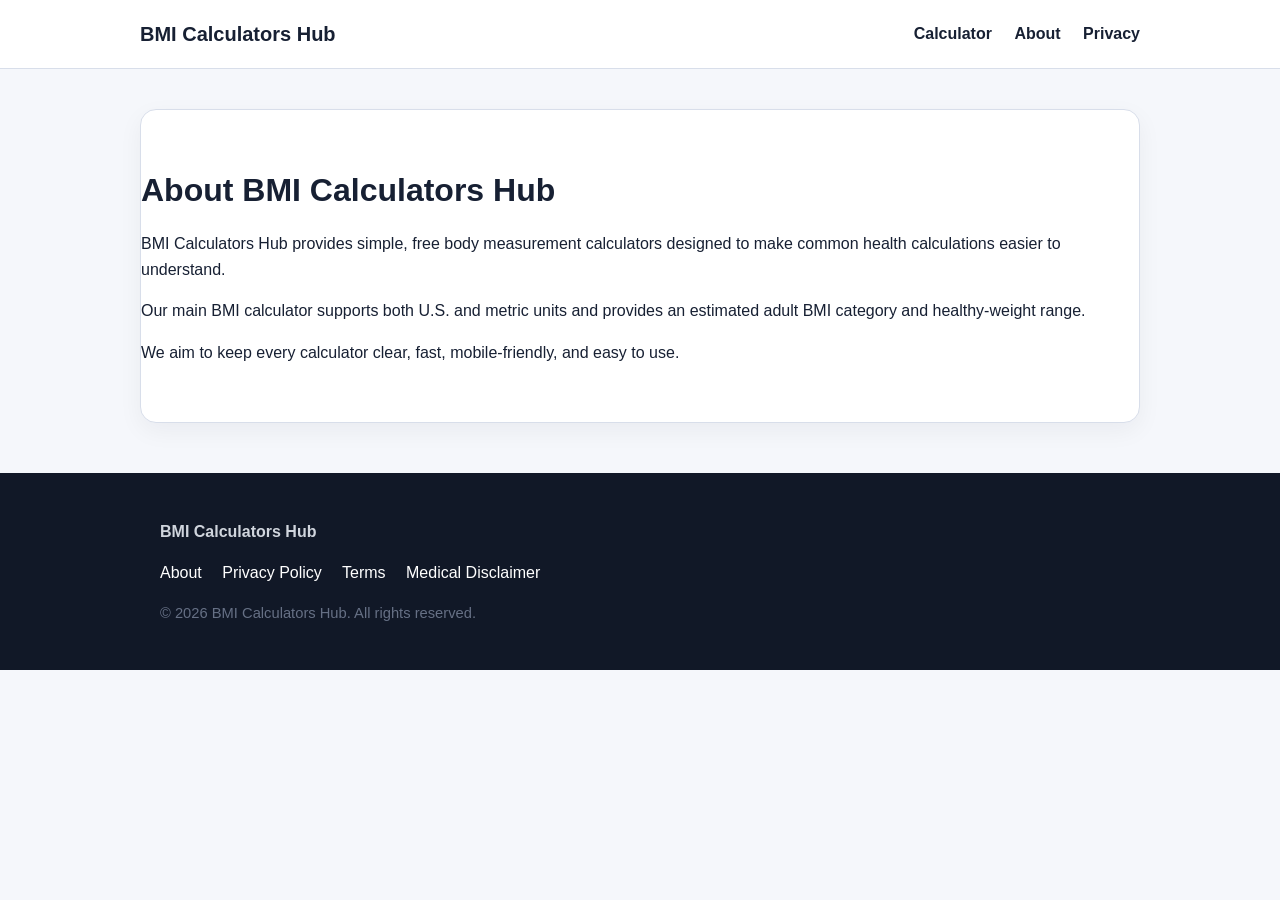
==== about.html @ f3362b6f "Add files via upload" ====
<!DOCTYPE html>
<html lang="en">
<head>

<meta charset="UTF-8">
<meta name="viewport" content="width=device-width, initial-scale=1.0">
<link rel="stylesheet" href="style.css">

<title>About BMI Calculators Hub | BMI Calculators Hub</title>
<meta name="description" content="About BMI Calculators Hub for BMI Calculators Hub.">
</head>
<body>

<header>
  <div class="wrap topbar">
    <a class="brand" href="index.html">BMI Calculators Hub</a>
    <nav>
      <a href="index.html">Calculator</a>
      <a href="about.html">About</a>
      <a href="privacy.html">Privacy</a>
    </nav>
  </div>
</header>

<main class="wrap content card" style="margin-top:40px">

<h1>About BMI Calculators Hub</h1>
<p>BMI Calculators Hub provides simple, free body measurement calculators designed to make common health calculations easier to understand.</p>
<p>Our main BMI calculator supports both U.S. and metric units and provides an estimated adult BMI category and healthy-weight range.</p>
<p>We aim to keep every calculator clear, fast, mobile-friendly, and easy to use.</p>

</main>

<footer>
  <div class="wrap">
    <p><strong>BMI Calculators Hub</strong></p>
    <p>
      <a href="about.html">About</a>
      <a href="privacy.html">Privacy Policy</a>
      <a href="terms.html">Terms</a>
      <a href="disclaimer.html">Medical Disclaimer</a>
    </p>
    <p class="note">© 2026 BMI Calculators Hub. All rights reserved.</p>
  </div>
</footer>

</body>
</html>
---- style.css ----
:root{
  --bg:#f5f7fb;--card:#ffffff;--text:#172033;--muted:#667085;
  --primary:#2457d6;--primary-dark:#193fa3;--border:#d8deea;
  --good:#16794d;--warn:#a15c00;--bad:#b42318;
}
*{box-sizing:border-box}
body{
  margin:0;font-family:Arial,Helvetica,sans-serif;background:var(--bg);
  color:var(--text);line-height:1.6;
}
header{background:#fff;border-bottom:1px solid var(--border)}
.wrap{max-width:1000px;margin:auto;padding:0 20px}
.topbar{display:flex;justify-content:space-between;align-items:center;gap:20px;padding:18px 0;flex-wrap:wrap}
.brand{font-size:1.25rem;font-weight:800;color:var(--text);text-decoration:none}
nav a{color:var(--text);text-decoration:none;margin-left:18px;font-weight:600}
nav a:hover{color:var(--primary)}
.hero{padding:52px 0 26px;text-align:center}
.hero h1{font-size:clamp(2rem,5vw,3.4rem);line-height:1.1;margin:0 0 14px}
.hero p{max-width:700px;margin:0 auto;color:var(--muted);font-size:1.08rem}
.grid{display:grid;grid-template-columns:1.1fr .9fr;gap:26px;align-items:start;padding:26px 0 50px}
.card{background:var(--card);border:1px solid var(--border);border-radius:16px;padding:24px;box-shadow:0 8px 24px rgba(16,24,40,.05)}
.card h2,.card h3{margin-top:0}
label{display:block;font-weight:700;margin-bottom:7px}
input,select{
  width:100%;padding:12px;border:1px solid #b9c2d0;border-radius:9px;
  font-size:1rem;background:#fff
}
.row{display:grid;grid-template-columns:1fr 1fr;gap:14px}
.field{margin-bottom:16px}
button{
  width:100%;padding:13px 16px;border:0;border-radius:9px;background:var(--primary);
  color:#fff;font-size:1.03rem;font-weight:800;cursor:pointer
}
button:hover{background:var(--primary-dark)}
.result{margin-top:18px;padding:18px;border-radius:12px;background:#eef3ff;display:none}
.result strong{font-size:1.4rem}
.note{font-size:.92rem;color:var(--muted)}
table{width:100%;border-collapse:collapse;margin-top:12px}
th,td{border:1px solid var(--border);padding:10px;text-align:left}
th{background:#f0f3f8}
.content{padding:40px 0}
.content h1{line-height:1.2}
.content h2{margin-top:32px}
footer{margin-top:50px;background:#111827;color:#d0d5dd;padding:30px 0}
footer a{color:#fff;text-decoration:none;margin-right:16px}
.ad-slot{
  border:1px dashed #aab4c3;background:#fafbfc;color:#667085;text-align:center;
  padding:18px;border-radius:10px;margin:20px 0;font-size:.9rem
}
@media(max-width:760px){
  .grid{grid-template-columns:1fr}
  .row{grid-template-columns:1fr}
  nav a{margin-left:10px}
}
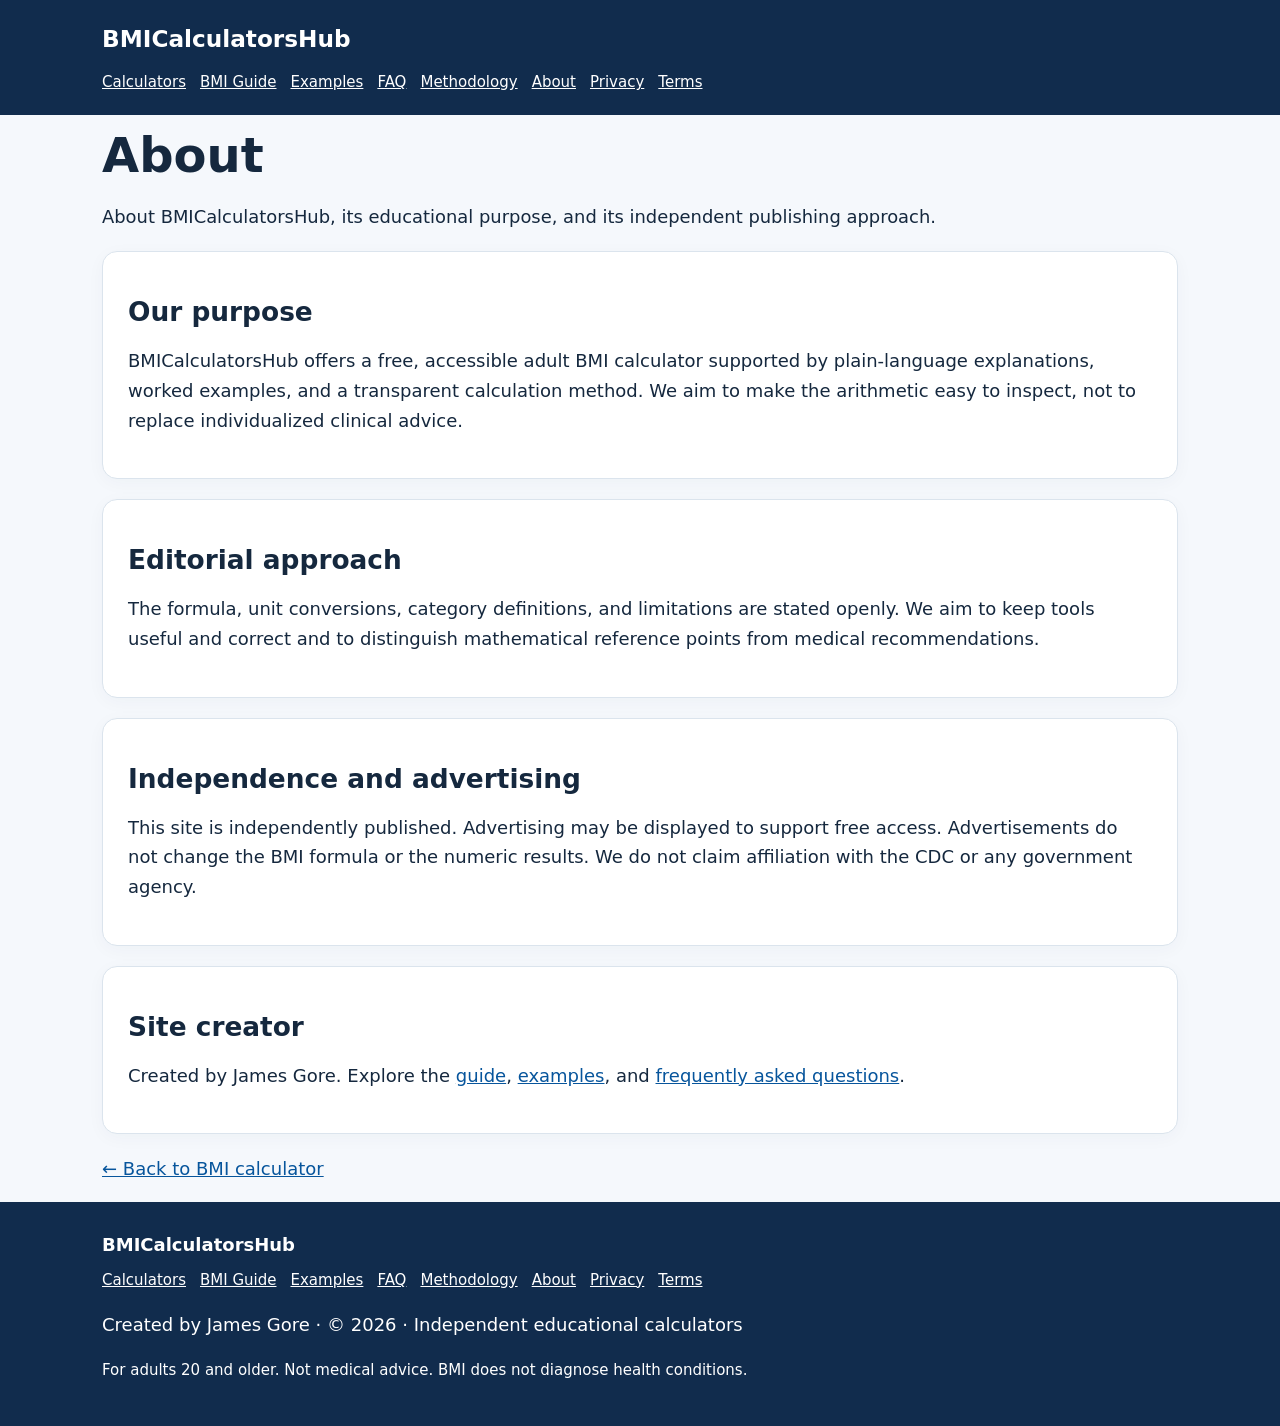
==== commit e141017c: "Add files via upload" ====
--- a/about.html
+++ b/about.html
@@ -1,48 +1 @@
-<!DOCTYPE html>
-<html lang="en">
-<head>
-
-<meta charset="UTF-8">
-<meta name="viewport" content="width=device-width, initial-scale=1.0">
-<link rel="stylesheet" href="style.css">
-
-<title>About BMI Calculators Hub | BMI Calculators Hub</title>
-<meta name="description" content="About BMI Calculators Hub for BMI Calculators Hub.">
-</head>
-<body>
-
-<header>
-  <div class="wrap topbar">
-    <a class="brand" href="index.html">BMI Calculators Hub</a>
-    <nav>
-      <a href="index.html">Calculator</a>
-      <a href="about.html">About</a>
-      <a href="privacy.html">Privacy</a>
-    </nav>
-  </div>
-</header>
-
-<main class="wrap content card" style="margin-top:40px">
-
-<h1>About BMI Calculators Hub</h1>
-<p>BMI Calculators Hub provides simple, free body measurement calculators designed to make common health calculations easier to understand.</p>
-<p>Our main BMI calculator supports both U.S. and metric units and provides an estimated adult BMI category and healthy-weight range.</p>
-<p>We aim to keep every calculator clear, fast, mobile-friendly, and easy to use.</p>
-
-</main>
-
-<footer>
-  <div class="wrap">
-    <p><strong>BMI Calculators Hub</strong></p>
-    <p>
-      <a href="about.html">About</a>
-      <a href="privacy.html">Privacy Policy</a>
-      <a href="terms.html">Terms</a>
-      <a href="disclaimer.html">Medical Disclaimer</a>
-    </p>
-    <p class="note">© 2026 BMI Calculators Hub. All rights reserved.</p>
-  </div>
-</footer>
-
-</body>
-</html>
+<!doctype html><html lang="en"><head><meta charset="utf-8"><meta name="viewport" content="width=device-width,initial-scale=1"><meta name="theme-color" content="#112c4d"><title>About | BMICalculatorsHub</title><meta name="description" content="About BMICalculatorsHub, its educational purpose, and its independent publishing approach."><link rel="canonical" href="https://bmicalculatorshub.com/about.html"><link rel="stylesheet" href="style.css"><script async src="https://pagead2.googlesyndication.com/pagead/js/adsbygoogle.js?client=ca-pub-5287196493103465" crossorigin="anonymous"></script></head><body><header><div class="wrap"><a class="brand" href="index.html">BMICalculatorsHub</a><nav aria-label="Main navigation"><a href="index.html">Calculators</a><a href="guide.html">BMI Guide</a><a href="examples.html">Examples</a><a href="faq.html">FAQ</a><a href="methodology.html">Methodology</a><a href="about.html">About</a><a href="privacy.html">Privacy</a><a href="terms.html">Terms</a></nav></div></header><main class="wrap"><h1>About</h1><p class="lead">About BMICalculatorsHub, its educational purpose, and its independent publishing approach.</p><section class="panel"><h2>Our purpose</h2><p>BMICalculatorsHub offers a free, accessible adult BMI calculator supported by plain-language explanations, worked examples, and a transparent calculation method. We aim to make the arithmetic easy to inspect, not to replace individualized clinical advice.</p></section><section class="panel"><h2>Editorial approach</h2><p>The formula, unit conversions, category definitions, and limitations are stated openly. We aim to keep tools useful and correct and to distinguish mathematical reference points from medical recommendations.</p></section><section class="panel"><h2>Independence and advertising</h2><p>This site is independently published. Advertising may be displayed to support free access. Advertisements do not change the BMI formula or the numeric results. We do not claim affiliation with the CDC or any government agency.</p></section><section class="panel"><h2>Site creator</h2><p>Created by James Gore. Explore the <a href="guide.html">guide</a>, <a href="examples.html">examples</a>, and <a href="faq.html">frequently asked questions</a>.</p></section><p><a href="index.html">← Back to BMI calculator</a></p></main><footer><div class="wrap"><strong>BMICalculatorsHub</strong><nav aria-label="Footer navigation"><a href="index.html">Calculators</a><a href="guide.html">BMI Guide</a><a href="examples.html">Examples</a><a href="faq.html">FAQ</a><a href="methodology.html">Methodology</a><a href="about.html">About</a><a href="privacy.html">Privacy</a><a href="terms.html">Terms</a></nav><p>Created by James Gore · © <span data-year>2026</span> · Independent educational calculators</p><p class="small">For adults 20 and older. Not medical advice. BMI does not diagnose health conditions.</p></div></footer><script src="script.js" defer></script></body></html>
--- a/style.css
+++ b/style.css
@@ -1,54 +1,2 @@
-:root{
-  --bg:#f5f7fb;--card:#ffffff;--text:#172033;--muted:#667085;
-  --primary:#2457d6;--primary-dark:#193fa3;--border:#d8deea;
-  --good:#16794d;--warn:#a15c00;--bad:#b42318;
-}
-*{box-sizing:border-box}
-body{
-  margin:0;font-family:Arial,Helvetica,sans-serif;background:var(--bg);
-  color:var(--text);line-height:1.6;
-}
-header{background:#fff;border-bottom:1px solid var(--border)}
-.wrap{max-width:1000px;margin:auto;padding:0 20px}
-.topbar{display:flex;justify-content:space-between;align-items:center;gap:20px;padding:18px 0;flex-wrap:wrap}
-.brand{font-size:1.25rem;font-weight:800;color:var(--text);text-decoration:none}
-nav a{color:var(--text);text-decoration:none;margin-left:18px;font-weight:600}
-nav a:hover{color:var(--primary)}
-.hero{padding:52px 0 26px;text-align:center}
-.hero h1{font-size:clamp(2rem,5vw,3.4rem);line-height:1.1;margin:0 0 14px}
-.hero p{max-width:700px;margin:0 auto;color:var(--muted);font-size:1.08rem}
-.grid{display:grid;grid-template-columns:1.1fr .9fr;gap:26px;align-items:start;padding:26px 0 50px}
-.card{background:var(--card);border:1px solid var(--border);border-radius:16px;padding:24px;box-shadow:0 8px 24px rgba(16,24,40,.05)}
-.card h2,.card h3{margin-top:0}
-label{display:block;font-weight:700;margin-bottom:7px}
-input,select{
-  width:100%;padding:12px;border:1px solid #b9c2d0;border-radius:9px;
-  font-size:1rem;background:#fff
-}
-.row{display:grid;grid-template-columns:1fr 1fr;gap:14px}
-.field{margin-bottom:16px}
-button{
-  width:100%;padding:13px 16px;border:0;border-radius:9px;background:var(--primary);
-  color:#fff;font-size:1.03rem;font-weight:800;cursor:pointer
-}
-button:hover{background:var(--primary-dark)}
-.result{margin-top:18px;padding:18px;border-radius:12px;background:#eef3ff;display:none}
-.result strong{font-size:1.4rem}
-.note{font-size:.92rem;color:var(--muted)}
-table{width:100%;border-collapse:collapse;margin-top:12px}
-th,td{border:1px solid var(--border);padding:10px;text-align:left}
-th{background:#f0f3f8}
-.content{padding:40px 0}
-.content h1{line-height:1.2}
-.content h2{margin-top:32px}
-footer{margin-top:50px;background:#111827;color:#d0d5dd;padding:30px 0}
-footer a{color:#fff;text-decoration:none;margin-right:16px}
-.ad-slot{
-  border:1px dashed #aab4c3;background:#fafbfc;color:#667085;text-align:center;
-  padding:18px;border-radius:10px;margin:20px 0;font-size:.9rem
-}
-@media(max-width:760px){
-  .grid{grid-template-columns:1fr}
-  .row{grid-template-columns:1fr}
-  nav a{margin-left:10px}
-}
+*{box-sizing:border-box}body{margin:0;background:#f5f8fc;color:#15283e;font:18px/1.65 system-ui,-apple-system,Segoe UI,sans-serif}a{color:#07559c}a:hover{text-decoration:underline}.wrap{max-width:1120px;margin:auto;padding:0 22px}header{background:#112c4d;color:white;padding:20px 0}header a{color:#fff}.brand{font-weight:800;font-size:1.45rem;text-decoration:none}nav{display:flex;gap:14px;flex-wrap:wrap;margin-top:12px}nav a{font-size:15px}main{padding:26px 0 55px}h1{font-size:clamp(2rem,4vw,3rem);line-height:1.18;margin:12px 0}h2{font-size:1.65rem;line-height:1.25;margin:18px 0}h3{font-size:1.2rem;margin-bottom:5px}.lead{font-size:1.12rem;max-width:850px}.panel{background:white;border:1px solid #dbe4ed;border-radius:15px;padding:25px;margin:20px 0;box-shadow:0 4px 18px #102b4809}.grid{display:grid;grid-template-columns:repeat(auto-fit,minmax(270px,1fr));gap:20px}.fields{display:grid;grid-template-columns:repeat(auto-fit,minmax(190px,1fr));gap:16px}label{font-weight:700;display:block;font-size:16px}input,select{display:block;width:100%;font:inherit;padding:12px;border:1px solid #8194a8;border-radius:8px;background:white;margin-top:5px}button{font:inherit;font-weight:700;background:#0c659c;color:white;border:0;border-radius:9px;padding:12px 20px;cursor:pointer;margin-top:14px}button:hover{background:#084b76}.muted{color:#4b6076}.small{font-size:15px}.result{background:#eaf6ff;border-left:5px solid #0878b9;padding:17px;border-radius:7px;margin-top:16px}.stat{font-size:2.3rem;font-weight:800;color:#123e66}.meter{height:23px;background:linear-gradient(90deg,#6ba5db 0 19%,#4eaa83 19% 48%,#f3bc5a 48% 75%,#d77e78 75%);border-radius:20px;position:relative;margin:25px 0 8px}.marker{position:absolute;top:-9px;height:41px;border:3px solid #16283e;border-radius:8px;left:0;transition:left .25s}.legend{display:flex;flex-wrap:wrap;gap:10px;font-size:13px}.legend span{background:#edf2f7;padding:3px 8px;border-radius:8px}.bars{display:grid;gap:12px}.barrow{display:grid;grid-template-columns:minmax(90px,170px) 1fr 75px;gap:12px;align-items:center;font-size:15px}.bartrack{height:25px;background:#e4ecf5;border-radius:5px;overflow:hidden}.barfill{height:100%;background:#147eb6;transition:width .2s}table{width:100%;border-collapse:collapse;font-size:16px}td,th{padding:12px;text-align:left;border-bottom:1px solid #d7e1ea}th{background:#e9f2fa}.scroll{overflow-x:auto}.callout{border-left:4px solid #bd7a20;padding:14px 20px;background:#fff7e7}footer{background:#112c4d;color:white;padding:28px 0}footer a{color:white}footer nav{margin:8px 0 16px}ul{padding-left:25px}li{margin:8px 0}@media(max-width:580px){body{font-size:17px}.panel{padding:17px}.barrow{grid-template-columns:85px 1fr 55px;font-size:13px}}
+[hidden]{display:none!important}
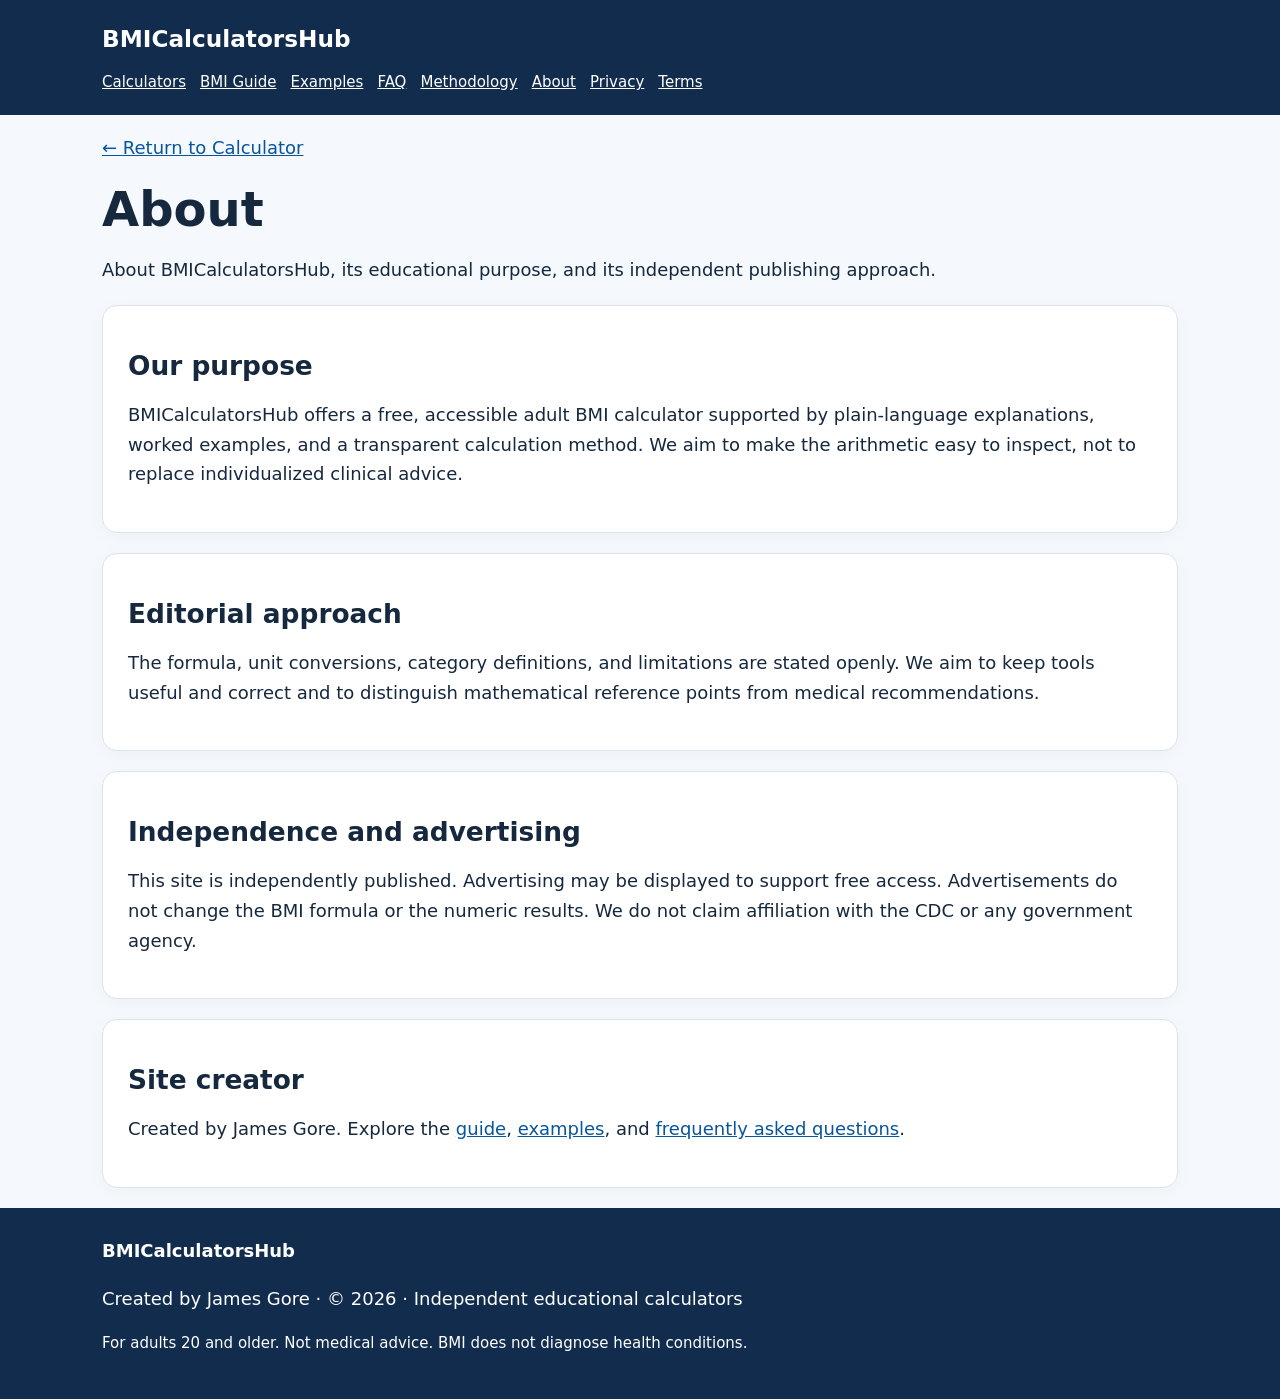
==== commit 5e7b2802: "Add files via upload" ====
--- a/about.html
+++ b/about.html
@@ -1 +1 @@
-<!doctype html><html lang="en"><head><meta charset="utf-8"><meta name="viewport" content="width=device-width,initial-scale=1"><meta name="theme-color" content="#112c4d"><title>About | BMICalculatorsHub</title><meta name="description" content="About BMICalculatorsHub, its educational purpose, and its independent publishing approach."><link rel="canonical" href="https://bmicalculatorshub.com/about.html"><link rel="stylesheet" href="style.css"><script async src="https://pagead2.googlesyndication.com/pagead/js/adsbygoogle.js?client=ca-pub-5287196493103465" crossorigin="anonymous"></script></head><body><header><div class="wrap"><a class="brand" href="index.html">BMICalculatorsHub</a><nav aria-label="Main navigation"><a href="index.html">Calculators</a><a href="guide.html">BMI Guide</a><a href="examples.html">Examples</a><a href="faq.html">FAQ</a><a href="methodology.html">Methodology</a><a href="about.html">About</a><a href="privacy.html">Privacy</a><a href="terms.html">Terms</a></nav></div></header><main class="wrap"><h1>About</h1><p class="lead">About BMICalculatorsHub, its educational purpose, and its independent publishing approach.</p><section class="panel"><h2>Our purpose</h2><p>BMICalculatorsHub offers a free, accessible adult BMI calculator supported by plain-language explanations, worked examples, and a transparent calculation method. We aim to make the arithmetic easy to inspect, not to replace individualized clinical advice.</p></section><section class="panel"><h2>Editorial approach</h2><p>The formula, unit conversions, category definitions, and limitations are stated openly. We aim to keep tools useful and correct and to distinguish mathematical reference points from medical recommendations.</p></section><section class="panel"><h2>Independence and advertising</h2><p>This site is independently published. Advertising may be displayed to support free access. Advertisements do not change the BMI formula or the numeric results. We do not claim affiliation with the CDC or any government agency.</p></section><section class="panel"><h2>Site creator</h2><p>Created by James Gore. Explore the <a href="guide.html">guide</a>, <a href="examples.html">examples</a>, and <a href="faq.html">frequently asked questions</a>.</p></section><p><a href="index.html">← Back to BMI calculator</a></p></main><footer><div class="wrap"><strong>BMICalculatorsHub</strong><nav aria-label="Footer navigation"><a href="index.html">Calculators</a><a href="guide.html">BMI Guide</a><a href="examples.html">Examples</a><a href="faq.html">FAQ</a><a href="methodology.html">Methodology</a><a href="about.html">About</a><a href="privacy.html">Privacy</a><a href="terms.html">Terms</a></nav><p>Created by James Gore · © <span data-year>2026</span> · Independent educational calculators</p><p class="small">For adults 20 and older. Not medical advice. BMI does not diagnose health conditions.</p></div></footer><script src="script.js" defer></script></body></html>+<!doctype html><html lang="en"><head><meta charset="utf-8"><meta name="viewport" content="width=device-width,initial-scale=1"><meta name="theme-color" content="#112c4d"><title>About | BMICalculatorsHub</title><meta name="description" content="About BMICalculatorsHub, its educational purpose, and its independent publishing approach."><link rel="canonical" href="https://bmicalculatorshub.com/about.html"><link rel="stylesheet" href="style.css"><script async src="https://pagead2.googlesyndication.com/pagead/js/adsbygoogle.js?client=ca-pub-5287196493103465" crossorigin="anonymous"></script></head><body><header><div class="wrap"><a class="brand" href="index.html">BMICalculatorsHub</a><nav aria-label="Main navigation"><a href="index.html">Calculators</a><a href="guide.html">BMI Guide</a><a href="examples.html">Examples</a><a href="faq.html">FAQ</a><a href="methodology.html">Methodology</a><a href="about.html">About</a><a href="privacy.html">Privacy</a><a href="terms.html">Terms</a></nav></div></header><main class="wrap"><p class="return-link"><a href="index.html">← Return to Calculator</a></p><h1>About</h1><p class="lead">About BMICalculatorsHub, its educational purpose, and its independent publishing approach.</p><section class="panel"><h2>Our purpose</h2><p>BMICalculatorsHub offers a free, accessible adult BMI calculator supported by plain-language explanations, worked examples, and a transparent calculation method. We aim to make the arithmetic easy to inspect, not to replace individualized clinical advice.</p></section><section class="panel"><h2>Editorial approach</h2><p>The formula, unit conversions, category definitions, and limitations are stated openly. We aim to keep tools useful and correct and to distinguish mathematical reference points from medical recommendations.</p></section><section class="panel"><h2>Independence and advertising</h2><p>This site is independently published. Advertising may be displayed to support free access. Advertisements do not change the BMI formula or the numeric results. We do not claim affiliation with the CDC or any government agency.</p></section><section class="panel"><h2>Site creator</h2><p>Created by James Gore. Explore the <a href="guide.html">guide</a>, <a href="examples.html">examples</a>, and <a href="faq.html">frequently asked questions</a>.</p></section></main><footer><div class="wrap"><strong>BMICalculatorsHub</strong><p>Created by James Gore · © <span data-year>2026</span> · Independent educational calculators</p><p class="small">For adults 20 and older. Not medical advice. BMI does not diagnose health conditions.</p></div></footer><script src="script.js" defer></script></body></html>
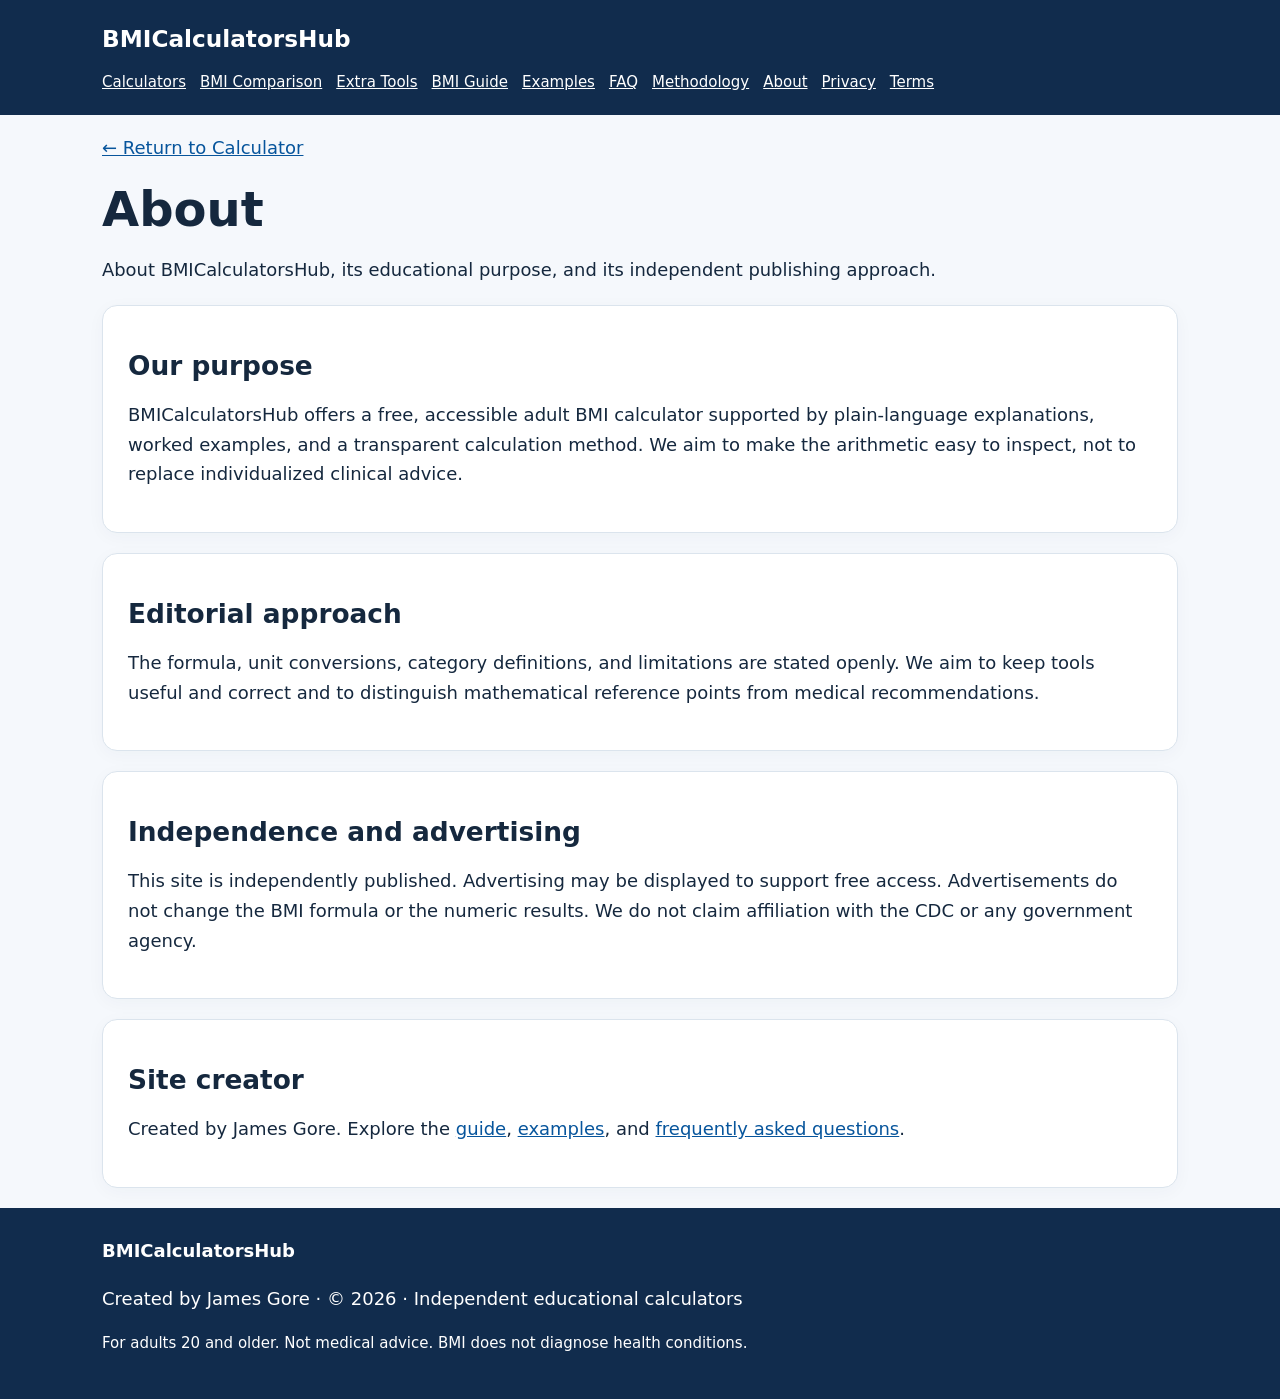
==== commit 4db58a0f: "Add files via upload" ====
--- a/about.html
+++ b/about.html
@@ -1 +1 @@
-<!doctype html><html lang="en"><head><meta charset="utf-8"><meta name="viewport" content="width=device-width,initial-scale=1"><meta name="theme-color" content="#112c4d"><title>About | BMICalculatorsHub</title><meta name="description" content="About BMICalculatorsHub, its educational purpose, and its independent publishing approach."><link rel="canonical" href="https://bmicalculatorshub.com/about.html"><link rel="stylesheet" href="style.css"><script async src="https://pagead2.googlesyndication.com/pagead/js/adsbygoogle.js?client=ca-pub-5287196493103465" crossorigin="anonymous"></script></head><body><header><div class="wrap"><a class="brand" href="index.html">BMICalculatorsHub</a><nav aria-label="Main navigation"><a href="index.html">Calculators</a><a href="guide.html">BMI Guide</a><a href="examples.html">Examples</a><a href="faq.html">FAQ</a><a href="methodology.html">Methodology</a><a href="about.html">About</a><a href="privacy.html">Privacy</a><a href="terms.html">Terms</a></nav></div></header><main class="wrap"><p class="return-link"><a href="index.html">← Return to Calculator</a></p><h1>About</h1><p class="lead">About BMICalculatorsHub, its educational purpose, and its independent publishing approach.</p><section class="panel"><h2>Our purpose</h2><p>BMICalculatorsHub offers a free, accessible adult BMI calculator supported by plain-language explanations, worked examples, and a transparent calculation method. We aim to make the arithmetic easy to inspect, not to replace individualized clinical advice.</p></section><section class="panel"><h2>Editorial approach</h2><p>The formula, unit conversions, category definitions, and limitations are stated openly. We aim to keep tools useful and correct and to distinguish mathematical reference points from medical recommendations.</p></section><section class="panel"><h2>Independence and advertising</h2><p>This site is independently published. Advertising may be displayed to support free access. Advertisements do not change the BMI formula or the numeric results. We do not claim affiliation with the CDC or any government agency.</p></section><section class="panel"><h2>Site creator</h2><p>Created by James Gore. Explore the <a href="guide.html">guide</a>, <a href="examples.html">examples</a>, and <a href="faq.html">frequently asked questions</a>.</p></section></main><footer><div class="wrap"><strong>BMICalculatorsHub</strong><p>Created by James Gore · © <span data-year>2026</span> · Independent educational calculators</p><p class="small">For adults 20 and older. Not medical advice. BMI does not diagnose health conditions.</p></div></footer><script src="script.js" defer></script></body></html>+<!doctype html><html lang="en"><head><meta charset="utf-8"><meta name="viewport" content="width=device-width,initial-scale=1"><meta name="theme-color" content="#112c4d"><title>About | BMICalculatorsHub</title><meta name="description" content="About BMICalculatorsHub, its educational purpose, and its independent publishing approach."><link rel="canonical" href="https://bmicalculatorshub.com/about.html"><link rel="stylesheet" href="style.css"><script async src="https://pagead2.googlesyndication.com/pagead/js/adsbygoogle.js?client=ca-pub-5287196493103465" crossorigin="anonymous"></script></head><body><header><div class="wrap"><a class="brand" href="index.html">BMICalculatorsHub</a><nav aria-label="Main navigation"><a href="index.html">Calculators</a><a href="compare.html">BMI Comparison</a><a href="tools.html">Extra Tools</a><a href="guide.html">BMI Guide</a><a href="examples.html">Examples</a><a href="faq.html">FAQ</a><a href="methodology.html">Methodology</a><a href="about.html">About</a><a href="privacy.html">Privacy</a><a href="terms.html">Terms</a></nav></div></header><main class="wrap"><p class="return-link"><a href="index.html">← Return to Calculator</a></p><h1>About</h1><p class="lead">About BMICalculatorsHub, its educational purpose, and its independent publishing approach.</p><section class="panel"><h2>Our purpose</h2><p>BMICalculatorsHub offers a free, accessible adult BMI calculator supported by plain-language explanations, worked examples, and a transparent calculation method. We aim to make the arithmetic easy to inspect, not to replace individualized clinical advice.</p></section><section class="panel"><h2>Editorial approach</h2><p>The formula, unit conversions, category definitions, and limitations are stated openly. We aim to keep tools useful and correct and to distinguish mathematical reference points from medical recommendations.</p></section><section class="panel"><h2>Independence and advertising</h2><p>This site is independently published. Advertising may be displayed to support free access. Advertisements do not change the BMI formula or the numeric results. We do not claim affiliation with the CDC or any government agency.</p></section><section class="panel"><h2>Site creator</h2><p>Created by James Gore. Explore the <a href="guide.html">guide</a>, <a href="examples.html">examples</a>, and <a href="faq.html">frequently asked questions</a>.</p></section></main><footer><div class="wrap"><strong>BMICalculatorsHub</strong><p>Created by James Gore · © <span data-year>2026</span> · Independent educational calculators</p><p class="small">For adults 20 and older. Not medical advice. BMI does not diagnose health conditions.</p></div></footer><script src="script.js" defer></script></body></html>
